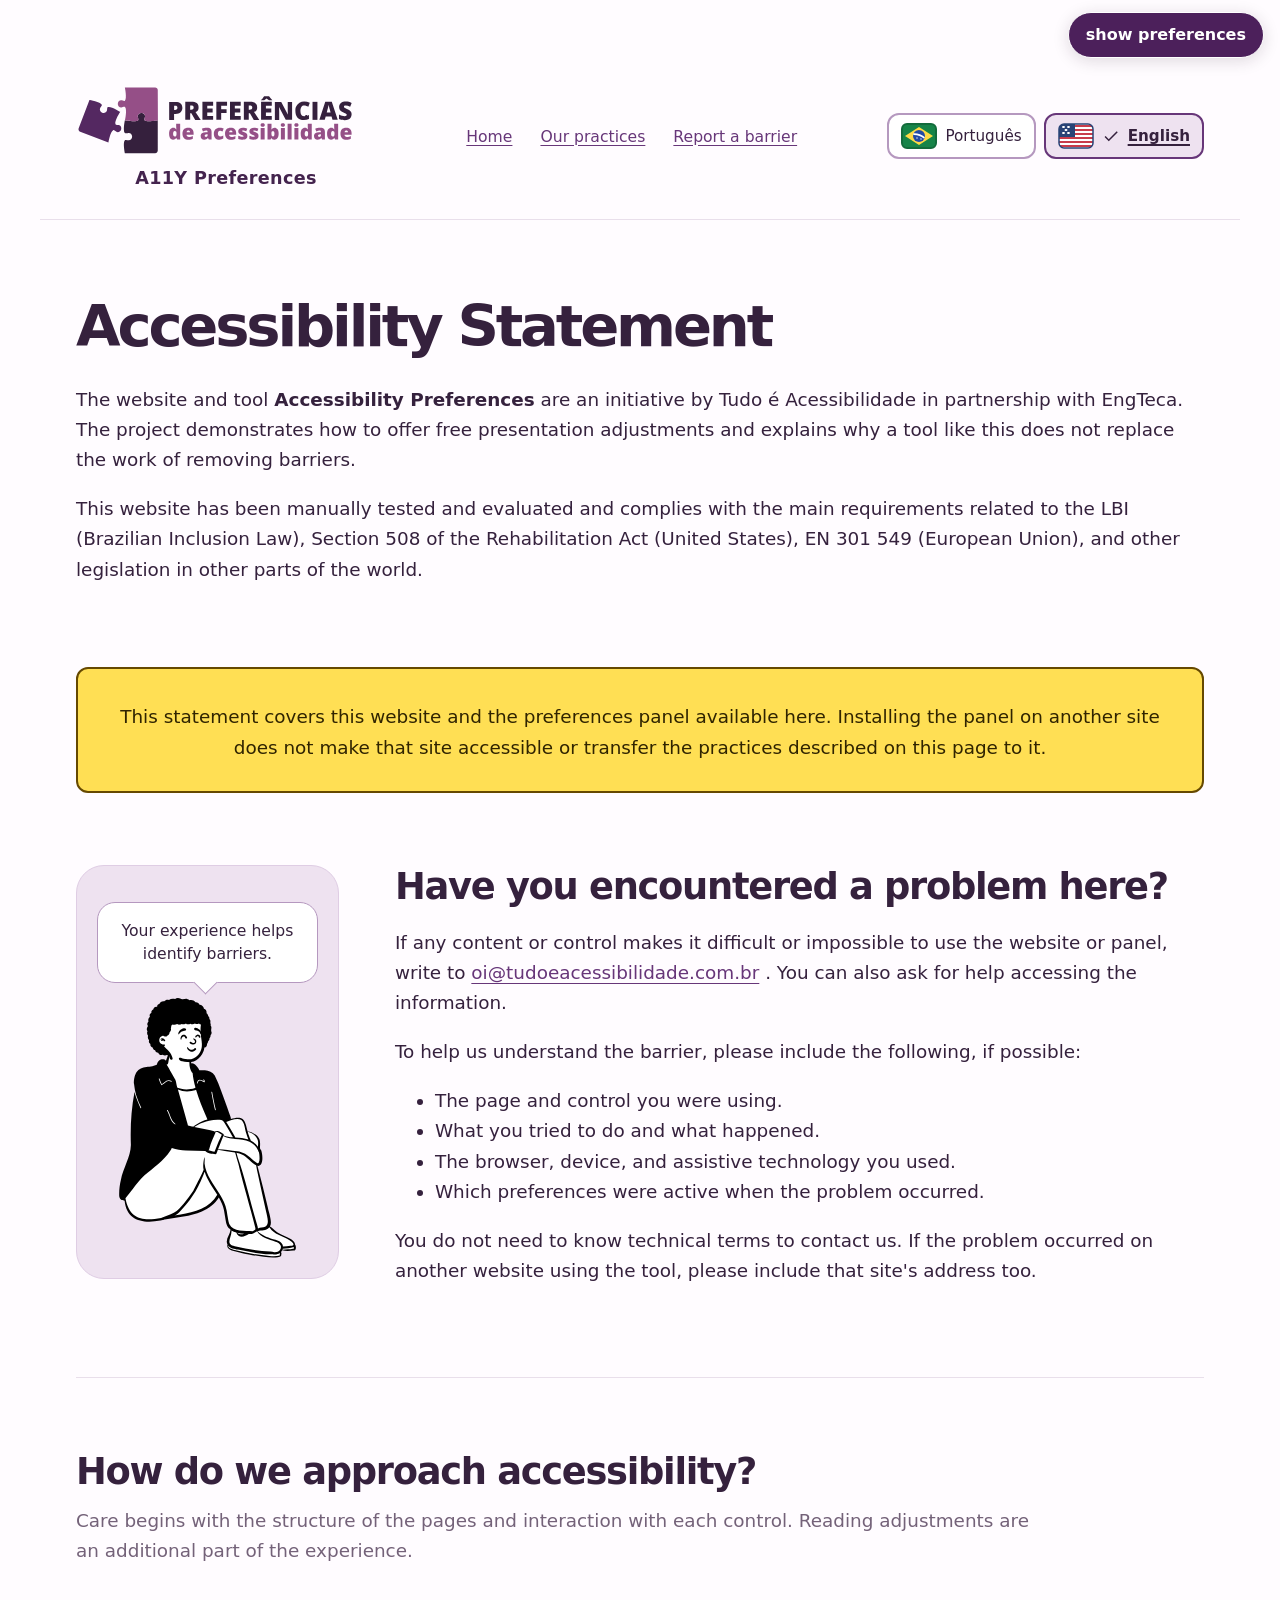
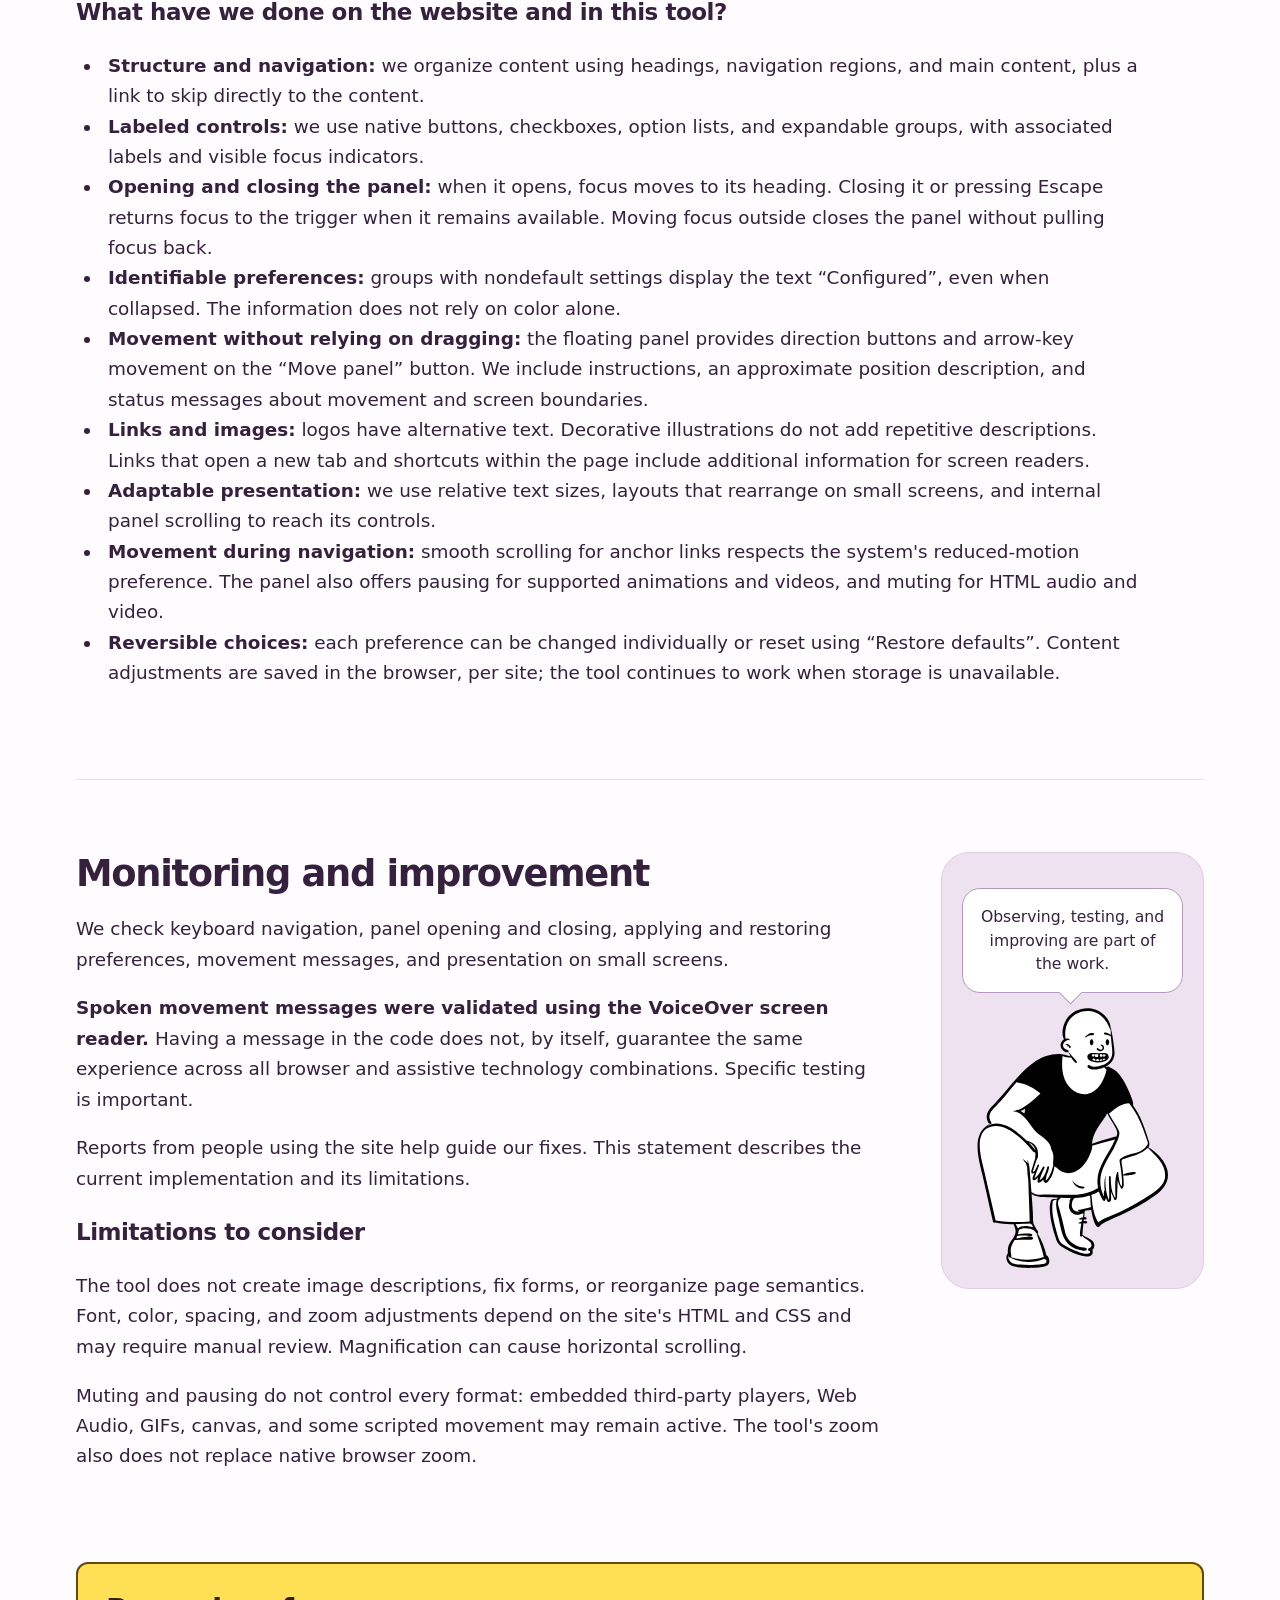
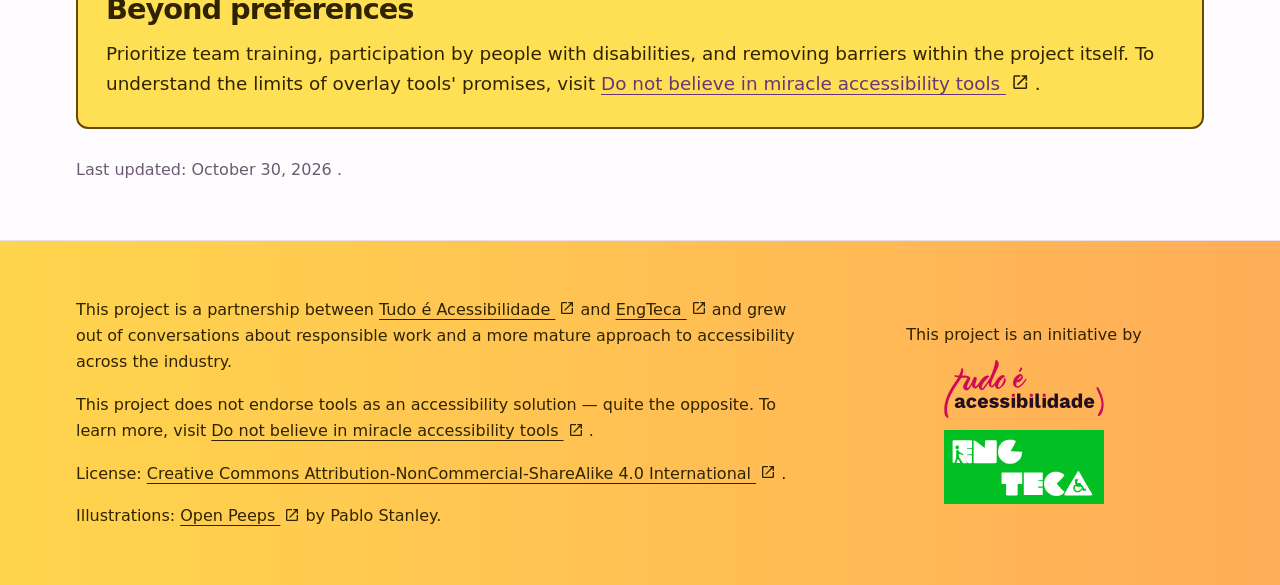
==== accessibility-statement.html @ 5f4634ec "atualização de conteúdos e v. inglês atualização de conteúdos e v. inglês" ====
<!doctype html>
<html lang="en-US">
  <head>
    <meta charset="utf-8" />
    <meta name="viewport" content="width=device-width, initial-scale=1" />
    <title>Accessibility Statement — Accessibility Preferences</title>
    <meta name="description" content="Learn about our commitment, implemented practices, and accessibility limitations of the Accessibility Preferences website and tool." />
    <meta property="og:type" content="website" />
    <meta property="og:locale" content="en_US" />
    <meta property="og:title" content="Accessibility Statement — Accessibility Preferences" />
    <meta property="og:description" content="Learn about our commitment, implemented practices, and accessibility limitations of the Accessibility Preferences website and tool." />
    <meta property="og:image" content="https://preferenciasdeacessibilidade.com/img/prefers-a11y-share.jpg" />
    <meta property="og:image:type" content="image/jpeg" />
    <meta property="og:image:width" content="1200" />
    <meta property="og:image:height" content="630" />
    <meta property="og:image:alt" content="Accessibility preferences: a tool to adjust content preferences. Overlays do not remove accessibility barriers." />
    <meta name="twitter:card" content="summary_large_image" />
    <meta name="twitter:title" content="Accessibility Statement — Accessibility Preferences" />
    <meta name="twitter:description" content="Learn about our commitment, implemented practices, and accessibility limitations of the Accessibility Preferences website and tool." />
    <meta name="twitter:image" content="https://preferenciasdeacessibilidade.com/img/prefers-a11y-share.jpg" />
    <meta name="twitter:image:alt" content="Accessibility preferences: a tool to adjust content preferences. Overlays do not remove accessibility barriers." />
    <link rel="icon" href="img/favicon/favicon.ico" sizes="any" />
    <link rel="icon" type="image/png" sizes="32x32" href="img/favicon/favicon-32x32.png" />
    <link rel="icon" type="image/png" sizes="16x16" href="img/favicon/favicon-16x16.png" />
    <link rel="apple-touch-icon" sizes="180x180" href="img/favicon/apple-touch-icon.png" />
    <link rel="manifest" href="img/favicon/site.webmanifest" />
    <link rel="canonical" href="https://preferenciasdeacessibilidade.com/accessibility-statement.html" />
    <meta property="og:url" content="https://preferenciasdeacessibilidade.com/accessibility-statement.html" />
    <link rel="alternate" hreflang="pt-BR" href="https://preferenciasdeacessibilidade.com/declaracao-acessibilidade.html" />
    <link rel="alternate" hreflang="en-US" href="https://preferenciasdeacessibilidade.com/accessibility-statement.html" />
    <link rel="alternate" hreflang="x-default" href="https://preferenciasdeacessibilidade.com/declaracao-acessibilidade.html" />
    <link rel="stylesheet" href="css/demo.css" />
    <link rel="stylesheet" href="css/declaracao.css" />
    <script async src="https://www.googletagmanager.com/gtag/js?id=G-C42TWWLW29"></script>
    <script src="js/analytics.js" defer></script>
    <script src="js/language.js" defer></script>
    <script src="js/preferencias.js?v=1.10.0" defer></script>
  </head>
  <body class="declaration-page">
    <a class="skip" href="#conteudo">
      Skip to content
      <span class="sr-only">on this page</span>
    </a>
    <header class="site-header">
      <a class="brand" href="index-en.html">
        <img src="img/logo-prefs-a11y.svg" width="280" height="76" alt="Accessibility preferences — home page" />
        <span class="brand-translation">A11Y Preferences</span>
      </a>
      <nav aria-label="Main navigation">
        <a href="index-en.html">Home</a>
        <a href="#praticas">
          Our practices
          <span class="sr-only">on this page</span>
        </a>
        <a href="#contato">
          Report a barrier
          <span class="sr-only">on this page</span>
        </a>
      </nav>
      <nav class="language-switcher" aria-label="Language">
        <a href="declaracao-acessibilidade.html?lang=pt-BR" data-language="pt-BR" lang="pt-BR" hreflang="pt-BR">
          <img src="img/flag-br.svg" width="36" height="26" alt="" aria-hidden="true" />
          <svg class="language-check" xmlns="http://www.w3.org/2000/svg" viewBox="0 0 24 24" width="18" height="18" aria-hidden="true" focusable="false"><path d="M9 16.17 4.83 12l-1.42 1.41L9 19 21 7l-1.41-1.41z" /></svg>
          <span>Português</span>
        </a>
        <a href="accessibility-statement.html?lang=en-US" data-language="en-US" lang="en-US" hreflang="en-US" aria-current="true">
          <img src="img/flag-us.svg" width="36" height="26" alt="" aria-hidden="true" />
          <svg class="language-check" xmlns="http://www.w3.org/2000/svg" viewBox="0 0 24 24" width="18" height="18" aria-hidden="true" focusable="false"><path d="M9 16.17 4.83 12l-1.42 1.41L9 19 21 7l-1.41-1.41z" /></svg>
          <span>English</span>
        </a>
      </nav>
    </header>
    <main id="conteudo" tabindex="-1">
      <section class="hero declaration-hero" aria-labelledby="titulo">
        <div class="hero-copy">
          <h1 id="titulo">Accessibility Statement</h1>
          <p>
            The website and tool
            <strong>Accessibility Preferences</strong>
            are an initiative by Tudo é Acessibilidade in partnership with EngTeca. The project demonstrates how to offer free presentation adjustments and explains why a tool like this does not replace the work of removing barriers.
          </p>
          <p>This website has been manually tested and evaluated and complies with the main requirements related to the LBI (Brazilian Inclusion Law), Section 508 of the Rehabilitation Act (United States), EN 301 549 (European Union), and other legislation in other parts of the world.</p>
        </div>
      </section>
      <aside class="notice declaration-commitment" aria-label="Scope of this statement">
        <p>This statement covers this website and the preferences panel available here. Installing the panel on another site does not make that site accessible or transfer the practices described on this page to it.</p>
      </aside>
      <section id="contato" class="section declaration-support" aria-labelledby="contato-titulo">
        <div class="declaration-portrait" aria-hidden="true">
          <p class="speech">Your experience helps identify barriers.</p>
          <img src="img/peep-1.svg" alt="" width="346" height="510" loading="lazy" />
        </div>
        <div>
          <h2 id="contato-titulo">Have you encountered a problem here?</h2>
          <p>
            If any content or control makes it difficult or impossible to use the website or panel, write to
            <a href="mailto:oi@tudoeacessibilidade.com.br">oi@tudoeacessibilidade.com.br</a>
            . You can also ask for help accessing the information.
          </p>
          <p>To help us understand the barrier, please include the following, if possible:</p>
          <ul>
            <li>The page and control you were using.</li>
            <li>What you tried to do and what happened.</li>
            <li>The browser, device, and assistive technology you used.</li>
            <li>Which preferences were active when the problem occurred.</li>
          </ul>
          <p>You do not need to know technical terms to contact us. If the problem occurred on another website using the tool, please include that site's address too.</p>
        </div>
      </section>
      <section id="praticas" class="section" aria-labelledby="praticas-titulo">
        <div class="section-heading">
          <h2 id="praticas-titulo">How do we approach accessibility?</h2>
          <p>Care begins with the structure of the pages and interaction with each control. Reading adjustments are an additional part of the experience.</p>
        </div>
        <h3>What have we done on the website and in this tool?</h3>
        <ul class="declaration-practices">
          <li>
            <strong>Structure and navigation:</strong>
            we organize content using headings, navigation regions, and main content, plus a link to skip directly to the content.
          </li>
          <li>
            <strong>Labeled controls:</strong>
            we use native buttons, checkboxes, option lists, and expandable groups, with associated labels and visible focus indicators.
          </li>
          <li>
            <strong>Opening and closing the panel:</strong>
            when it opens, focus moves to its heading. Closing it or pressing Escape returns focus to the trigger when it remains available. Moving focus outside closes the panel without pulling focus back.
          </li>
          <li>
            <strong>Identifiable preferences:</strong>
            groups with nondefault settings display the text “Configured”, even when collapsed. The information does not rely on color alone.
          </li>
          <li>
            <strong>Movement without relying on dragging:</strong>
            the floating panel provides direction buttons and arrow-key movement on the “Move panel” button. We include instructions, an approximate position description, and status messages about movement and screen boundaries.
          </li>
          <li>
            <strong>Links and images:</strong>
            logos have alternative text. Decorative illustrations do not add repetitive descriptions. Links that open a new tab and shortcuts within the page include additional information for screen readers.
          </li>
          <li>
            <strong>Adaptable presentation:</strong>
            we use relative text sizes, layouts that rearrange on small screens, and internal panel scrolling to reach its controls.
          </li>
          <li>
            <strong>Movement during navigation:</strong>
            smooth scrolling for anchor links respects the system's reduced-motion preference. The panel also offers pausing for supported animations and videos, and muting for HTML audio and video.
          </li>
          <li>
            <strong>Reversible choices:</strong>
            each preference can be changed individually or reset using “Restore defaults”. Content adjustments are saved in the browser, per site; the tool continues to work when storage is unavailable.
          </li>
        </ul>
      </section>
      <section class="section declaration-followup" aria-labelledby="acompanhamento-titulo">
        <div>
          <h2 id="acompanhamento-titulo">Monitoring and improvement</h2>
          <p>We check keyboard navigation, panel opening and closing, applying and restoring preferences, movement messages, and presentation on small screens.</p>
          <p>
            <strong>Spoken movement messages were validated using the VoiceOver screen reader.</strong>
            Having a message in the code does not, by itself, guarantee the same experience across all browser and assistive technology combinations. Specific testing is important.
          </p>
          <p>Reports from people using the site help guide our fixes. This statement describes the current implementation and its limitations.</p>
          <h3>Limitations to consider</h3>
          <p>The tool does not create image descriptions, fix forms, or reorganize page semantics. Font, color, spacing, and zoom adjustments depend on the site's HTML and CSS and may require manual review. Magnification can cause horizontal scrolling.</p>
          <p>Muting and pausing do not control every format: embedded third-party players, Web Audio, GIFs, canvas, and some scripted movement may remain active. The tool's zoom also does not replace native browser zoom.</p>
        </div>
        <div class="declaration-portrait" aria-hidden="true">
          <p class="speech">Observing, testing, and improving are part of the work.</p>
          <img src="img/peep-2.svg" alt="" width="340" height="465" loading="lazy" />
        </div>
      </section>
      <section class="notice declaration-beyond" aria-labelledby="alem-titulo">
        <h2 id="alem-titulo">Beyond preferences</h2>
        <p>
          Prioritize team training, participation by people with disabilities, and removing barriers within the project itself. To understand the limits of overlay tools' promises, visit
          <a href="https://naoacrediteemferramentasmilagrosas.com" target="_blank" rel="noopener noreferrer">
            Do not believe in miracle accessibility tools
            <span class="sr-only">(opens in a new tab)</span>
          </a>
          <svg class="external-icon" xmlns="http://www.w3.org/2000/svg" viewBox="0 0 24 24" aria-hidden="true" focusable="false"><path d="M19 19H5V5h7V3H5c-1.11 0-2 .9-2 2v14a2 2 0 0 0 2 2h14a2 2 0 0 0 2-2v-7h-2v7zM14 3v2h3.59l-9.83 9.83 1.41 1.41L19 6.41V10h2V3h-7z" /></svg>
          .
        </p>
      </section>
      <p class="declaration-updated">
        Last updated:
        <time datetime="2026-10-30">October 30, 2026</time>
        .
      </p>
    </main>
    <footer class="site-footer">
      <div class="footer-inner">
        <div class="footer-copy">
          <p>
            This project is a partnership between
            <a href="https://tudoeacessibilidade.com.br/" target="_blank" rel="noopener noreferrer">
              Tudo é Acessibilidade
              <span class="sr-only">(opens in a new tab)</span>
            </a>
            <svg class="external-icon" xmlns="http://www.w3.org/2000/svg" viewBox="0 0 24 24" aria-hidden="true" focusable="false"><path d="M19 19H5V5h7V3H5c-1.11 0-2 .9-2 2v14a2 2 0 0 0 2 2h14a2 2 0 0 0 2-2v-7h-2v7zM14 3v2h3.59l-9.83 9.83 1.41 1.41L19 6.41V10h2V3h-7z" /></svg>
            and
            <a href="https://engteca.com.br/" target="_blank" rel="noopener noreferrer">
              EngTeca
              <span class="sr-only">(opens in a new tab)</span>
            </a>
            <svg class="external-icon" xmlns="http://www.w3.org/2000/svg" viewBox="0 0 24 24" aria-hidden="true" focusable="false"><path d="M19 19H5V5h7V3H5c-1.11 0-2 .9-2 2v14a2 2 0 0 0 2 2h14a2 2 0 0 0 2-2v-7h-2v7zM14 3v2h3.59l-9.83 9.83 1.41 1.41L19 6.41V10h2V3h-7z" /></svg>
            and grew out of conversations about responsible work and a more mature approach to accessibility across the industry.
          </p>
          <p>
            This project does not endorse tools as an accessibility solution — quite the opposite. To learn more, visit
            <a href="https://naoacrediteemferramentasmilagrosas.com" target="_blank" rel="noopener noreferrer">
              Do not believe in miracle accessibility tools
              <span class="sr-only">(opens in a new tab)</span>
            </a>
            <svg class="external-icon" xmlns="http://www.w3.org/2000/svg" viewBox="0 0 24 24" aria-hidden="true" focusable="false"><path d="M19 19H5V5h7V3H5c-1.11 0-2 .9-2 2v14a2 2 0 0 0 2 2h14a2 2 0 0 0 2-2v-7h-2v7zM14 3v2h3.59l-9.83 9.83 1.41 1.41L19 6.41V10h2V3h-7z" /></svg>
            .
          </p>
          <p>
            License:
            <a href="https://creativecommons.org/licenses/by-nc-sa/4.0/deed.en" target="_blank" rel="license noopener noreferrer">
              Creative Commons Attribution-NonCommercial-ShareAlike 4.0 International
              <span class="sr-only">(opens in a new tab)</span>
            </a>
            <svg class="external-icon" xmlns="http://www.w3.org/2000/svg" viewBox="0 0 24 24" aria-hidden="true" focusable="false"><path d="M19 19H5V5h7V3H5c-1.11 0-2 .9-2 2v14a2 2 0 0 0 2 2h14a2 2 0 0 0 2-2v-7h-2v7zM14 3v2h3.59l-9.83 9.83 1.41 1.41L19 6.41V10h2V3h-7z" /></svg>
            .
          </p>
          <p>
            Illustrations:
            <a href="https://www.openpeeps.com/" target="_blank" rel="noopener noreferrer">
              Open Peeps
              <span class="sr-only">(opens in a new tab)</span>
            </a>
            <svg class="external-icon" xmlns="http://www.w3.org/2000/svg" viewBox="0 0 24 24" aria-hidden="true" focusable="false"><path d="M19 19H5V5h7V3H5c-1.11 0-2 .9-2 2v14a2 2 0 0 0 2 2h14a2 2 0 0 0 2-2v-7h-2v7zM14 3v2h3.59l-9.83 9.83 1.41 1.41L19 6.41V10h2V3h-7z" /></svg>
            by Pablo Stanley.
          </p>
        </div>
        <div class="footer-partners">
          <p>This project is an initiative by</p>
          <div class="partner-logos">
            <div class="partner-logo">
              <a href="https://tudoeacessibilidade.com.br/" target="_blank" rel="noopener noreferrer">
                <img src="img/logo-tudo-e-acessibilidade.svg" alt="Tudo é Acessibilidade" width="160" height="100" />

                <span class="sr-only">(opens in a new tab)</span>
              </a>
            </div>
            <div class="partner-logo">
              <a href="https://engteca.com.br/" target="_blank" rel="noopener noreferrer">
                <img src="img/logo-engteca.svg" alt="EngTeca" width="389" height="181" />

                <span class="sr-only">(opens in a new tab)</span>
              </a>
            </div>
          </div>
        </div>
      </div>
    </footer>
  </body>
</html>
---- css/demo.css ----
* {
  box-sizing: border-box;
}
:root {
  color-scheme: light;
  font-family:
    system-ui,
    -apple-system,
    sans-serif;
  color: #35213d;
  background: #fffcff;
  line-height: 1.65;
}
body {
  margin: 0;
  font-size: 1.15rem;
  overflow-wrap: anywhere;
}
a {
  color: #673679;
  text-underline-offset: 0.22em;
}
button,
input,
select {
  font: inherit;
}
:focus-visible {
  outline: 3px solid #a32b74;
  outline-offset: 5px;
}
.sr-only {
  position: absolute;
  width: 1px;
  height: 1px;
  overflow: hidden;
  clip-path: inset(50%);
  white-space: nowrap;
}
.skip {
  position: fixed;
  top: -100px;
  left: 16px;
  z-index: 2147483100;
  background: #fff;
  padding: 12px;
}
.skip:focus {
  top: 12px;
}
.site-header {
  max-width: 1200px;
  margin: auto;
  padding: 82px 36px 28px;
  display: flex;
  justify-content: space-between;
  gap: 24px;
  align-items: center;
  border-bottom: 1px solid #e9dfeb;
}
.brand {
  display: block;
  font-size: 1.38rem;
  font-weight: 800;
  line-height: 1.15;
  text-decoration: underline;
  letter-spacing: -0.04em;
  color: #44234e;
}
.brand span {
  display: block;
  color: #a13f78;
}
nav {
  display: flex;
  gap: 28px;
  flex-wrap: wrap;
  font-size: 0.977rem;
}
nav a {
  text-decoration: underline;
}
main {
  max-width: 1200px;
  padding: 0 36px;
  margin: auto;
}
.hero {
  display: grid;
  grid-template-columns: 1.3fr 1fr;
  gap: 76px;
  align-items: center;
  padding: 76px 0 64px;
}
.eyebrow {
  font-size: 0.9rem;
  font-weight: 750;
  letter-spacing: 0.13em;
  color: #81558b;
  margin: 0 0 18px;
}
h1 {
  font-size: clamp(2.875rem, 5.75vw, 5.06rem);
  line-height: 1.09;
  letter-spacing: -0.055em;
  margin: 0 0 26px;
  font-weight: 750;
}
h1 em {
  color: #954f87;
  font-style: normal;
}
.lead {
  font-size: 1.265rem;
  max-width: 31em;
  color: #6c5b70;
  margin-bottom: 28px;
}
.button {
  display: inline-flex;
  gap: 28px;
  background: #542862;
  color: #fff;
  border-radius: 8px;
  padding: 13px 20px;
  font-weight: 600;
  font-size: 1.035rem;
  text-decoration: none;
}
.hero-caption {
  font-size: 0.9rem;
  color: #746279;
  margin-top: 18px;
}
.type-art {
  background: #eee2f0;
  border-radius: 100px 16px 16px 16px;
  padding: 32px;
  min-width: 0;
  text-align: center;
  color: #55285f;
  border: 1px solid #dfcde4;
}
.art-tag {
  font-size: 1.2rem;
  letter-spacing: 0.1em;
  font-weight: 700;
}
.art-letters {
  display: block;
  font-family: Georgia, serif;
  font-size: 10.005rem;
  line-height: 1.35;
  letter-spacing: -0.09em;
}
.art-line {
  font-size: 0.977rem;
}
.art-colors {
  display: flex;
  justify-content: center;
  gap: 12px;
  margin: 24px 0;
}
.art-colors span {
  padding: 13px 18px;
  border-radius: 9px;
  background: #fff;
  font-weight: 650;
}
.art-colors span:nth-child(2) {
  color: #fff;
  background: #55285f;
}
.art-colors span:nth-child(3) {
  color: #4c2045;
  background: #efc8df;
}
.art-footer {
  font-size: 0.9rem;
}
.notice {
  background: #f7edf3;
  border-left: 4px solid #a03e78;
  border-radius: 0 10px 10px 0;
  padding: 22px 28px;
}
.notice strong {
  font-size: 1.15rem;
}
.notice p {
  margin: 5px 0 0;
  font-size: 1.012rem;
  color: #6c5269;
}
.section {
  padding: 72px 0;
  scroll-margin-top: 70px;
}
.section + .section {
  border-top: 1px solid #e9dfeb;
}
.section-heading {
  margin-bottom: 30px;
}
.section-heading .eyebrow {
  margin-bottom: 10px;
}
h2 {
  font-size: 2.3rem;
  line-height: 1.2;
  letter-spacing: -0.035em;
  margin: 0 0 12px;
}
.section-heading > p:last-child {
  color: #746279;
  margin-top: 0;
}
h3 {
  font-size: 1.438rem;
  line-height: 1.35;
  letter-spacing: -0.02em;
}
.demo-grid {
  display: grid;
  grid-template-columns: 1.5fr 1fr;
  gap: 26px;
}
.reading-card,
.form-card {
  padding: 30px;
  border: 1px solid #e6dbe9;
  border-radius: 12px;
}
.reading-card h3,
.form-card h3 {
  margin-top: 0;
}
.reading-card p,
.form-card p {
  font-size: 1.069rem;
}
blockquote {
  margin: 24px 0;
  padding: 12px 0 12px 20px;
  border-left: 3px solid #bd8ab5;
  color: #79466e;
  font-size: 1.265rem;
}
.form-card {
  background: #f8f4fa;
}
.form-card label {
  display: block;
  font-size: 0.92rem;
  font-weight: 600;
  margin: 18px 0 6px;
}
.form-card input:not([type="checkbox"]),
.form-card select {
  width: 100%;
  min-width: 0;
  min-height: 46px;
  padding: 10px;
  border: 1px solid #aa92b2;
  border-radius: 6px;
  background: #fff;
  color: #35213d;
  font-size: 0.977rem;
}
.form-card .check {
  display: flex;
  gap: 10px;
  align-items: center;
  min-height: 44px;
}
.steps {
  padding-left: 24px;
}
.steps li {
  padding: 0 0 22px 12px;
}
.steps li::marker {
  color: #914c87;
  font-weight: 750;
}
.steps p {
  margin: 7px 0;
  color: #6c5b70;
}
pre {
  background: #37213f;
  color: #f4d9ef;
  padding: 24px;
  border-radius: 10px;
  overflow: auto;
  font-size: 0.977rem;
}
code {
  overflow-wrap: anywhere;
}
.limits-intro {
  margin: 0 0 24px;
  color: #913568;
  font-size: 1.4rem;
  line-height: 1.4;
}
.limits-grid {
  display: grid;
  grid-template-columns: repeat(6, minmax(0, 1fr));
  gap: 24px;
}
.limits-card {
  grid-column: span 2;
  min-width: 0;
  padding: 24px;
  border: 2px dashed #81558b;
  border-radius: 12px;
  background: #f8f4fa;
}
.limits-card-wide {
  grid-column: span 3;
}
.limits-grid h3 {
  margin: 0 0 18px;
  font-size: 1.4rem;
  line-height: 1.4;
}
.limits-card p {
  margin: 0;
}
.limits-card ul {
  margin: 16px 0 0;
  padding-left: 1.5em;
}
.limits-card li + li {
  margin-top: 12px;
}
.limits-conclusion {
  margin: 32px 0 16px;
  font-size: 1.265rem;
}
.limits-grid p,
.limits-card ul,
.reference {
  font-size: 1.15rem;
  color: #6c5b70;
}
.reference {
  margin: 30px 0 0;
}
.site-footer {
  border-top: 1px solid #e9dfeb;
  max-width: 1200px;
  margin: auto;
  padding: 32px 36px;
  display: flex;
  align-items: center;
  justify-content: space-between;
  gap: 24px;
  font-size: 1rem;
}
@media (max-width: 800px) {
  .hero {
    gap: 28px;
    grid-template-columns: 1fr;
    padding-top: 48px;
  }
  .type-art {
    max-width: 430px;
    width: 100%;
    justify-self: center;
  }
  .demo-grid,
  .limits-grid {
    grid-template-columns: 1fr;
  }
  .limits-card {
    grid-column: 1 / -1;
  }
  .site-header {
    align-items: flex-start;
    flex-direction: column;
  }
  .site-footer {
    flex-wrap: wrap;
  }
}
@media (max-width: 420px) {
  main {
    padding: 0 20px;
  }
  .site-header,
  .site-footer {
    padding-left: 20px;
    padding-right: 20px;
  }
  nav {
    gap: 16px;
  }
  .reading-card,
  .form-card {
    padding: 20px;
  }
  .section {
    padding: 48px 0;
  }
  .type-art {
    padding: 24px;
  }
  .art-colors {
    gap: 6px;
  }
  .art-colors span {
    padding: 10px 13px;
  }
}

.brand img {
  display: block;
  width: min(280px, 100%);
  height: auto;
}
.type-art {
  border-radius: 28px;
  padding: 28px 20px 16px;
}
.art-tag {
  font-size: 1.2rem;
}
.conversation {
  display: grid;
  grid-template-columns: 1fr 1fr;
  gap: 14px;
}
.person {
  min-width: 0;
}
.person img {
  display: block;
  width: 100%;
  height: 220px;
  object-fit: contain;
}
.speech {
  position: relative;
  padding: 16px 12px;
  border: 1px solid #b598bf;
  border-radius: 18px;
  background: #fff;
  font-size: 0.977rem;
  line-height: 1.5;
}
.speech::after {
  content: "";
  position: absolute;
  bottom: -9px;
  left: 45%;
  width: 16px;
  height: 16px;
  background: #fff;
  border-right: 1px solid #b598bf;
  border-bottom: 1px solid #b598bf;
  transform: rotate(45deg);
}
.notice {
  background: #ffdf54;
  border: 2px solid #664900;
  border-radius: 12px;
  padding: 28px;
  color: #302400;
}
.notice p {
  color: inherit;
  font-size: 1.15rem;
}
.experiment-box {
  background: #fafffd;
  border: 2px dashed #81558b;
  border-radius: 16px;
  margin: 64px 0;
  padding: 32px;
}
.external-icon {
  display: inline-block;
  width: 1em;
  height: 1em;
  margin-left: 0.25em;
  vertical-align: -0.1em;
  fill: currentColor;
  flex-shrink: 0;
}
.site-footer {
  max-width: none;
  margin: 0;
  padding: 40px 36px;
  display: block;
  background: linear-gradient(
    90deg,
    rgb(255, 213, 77) 0%,
    rgb(255, 173, 89) 100%
  );
  color: #302400;
  font-size: 1rem;
}
.footer-inner {
  max-width: 1128px;
  margin: auto;
  display: grid;
  grid-template-columns: 2fr 1fr;
  gap: 48px;
  align-items: center;
}
.site-footer a {
  color: inherit;
}
.footer-partners {
  text-align: center;
}
.partner-logos {
  display: flex;
  flex-direction: column;
  gap: 12px;
  justify-content: center;
  align-items: center;
  flex-wrap: wrap;
}
.partner-logos img {
  display: block;
  width: 160px;
  height: auto;
  object-fit: contain;
}
@media (max-width: 800px) {
  .footer-inner {
    grid-template-columns: 1fr;
    gap: 24px;
  }
}
@media (max-width: 420px) {
  .experiment-box {
    padding: 18px;
    margin: 40px 0;
  }
  .conversation {
    gap: 8px;
  }
  .speech {
    padding: 12px 8px;
  }
  .person img {
    height: 180px;
  }
  .site-footer {
    padding: 28px 20px;
  }
}

html {
  scroll-behavior: smooth;
}
@media (prefers-reduced-motion: reduce) {
  html {
    scroll-behavior: auto;
  }
}
.form-card .check {
  margin: 0;
}
.form-card select + .check {
  margin-top: 12px;
}
.partner-logo {
  display: flex;
  align-items: center;
  gap: 6px;
}

.external-icon {
  cursor: default;
}

/* Link and button interaction states. */
a:hover,
a:focus-visible {
  color: #321b37;
  text-decoration-thickness: 0.12em;
}
.site-footer a:hover,
.site-footer a:focus-visible {
  color: #321b37;
}
.button:hover,
.button:focus-visible {
  background-color: #321b37;
  color: #fff;
}
.button:hover {
  text-decoration: underline;
}

.footer-copy {
  min-width: 0;
}

.footer-partners > p {
  margin: 0 0 12px;
}
.installation-notice p {
  margin: 0;
}

/* Decorative assembly of the logo pieces; the wordmark stays still. */
.brand-logo {
  display: block;
  width: min(280px, 100%);
  height: auto;
}
.brand-primary {
  fill: #542861;
}
.brand-accent {
  fill: #954f87;
}
.brand-ink {
  fill: #35203d;
}
.brand-piece {
  transition: transform 420ms cubic-bezier(0.22, 1, 0.36, 1);
}
.brand-piece-1 {
  transform-origin: 51px 78px;
  transform: translate(-17px, -20px) rotate(21deg);
}
.brand-piece-2,
.brand-piece-3 {
  transform: translateX(-5px);
}
@media (hover: hover) and (pointer: fine) {
  .brand:hover .brand-piece {
    transform: none;
  }
}
@media (prefers-reduced-motion: reduce) {
  .brand-piece {
    transition: none;
    transform: none;
  }
}

.resources-grid {
  display: grid;
  grid-template-columns: minmax(0, 3fr) minmax(0, 2fr);
  gap: 32px;
  align-items: start;
}
.resources-table {
  width: 100%;
  table-layout: fixed;
  border-collapse: collapse;
  font-size: 1rem;
}
.resources-table th,
.resources-table td {
  border: 1px solid #b598bf;
  padding: 14px;
  text-align: left;
  vertical-align: top;
}
.resources-table thead th {
  background: #eee2f0;
}
.resources-table th:first-child {
  width: 36%;
}
.resources-table tbody th {
  background: #f8f4fa;
}
.resources-functions {
  min-width: 0;
}
.resources-functions h3 {
  margin-top: 0;
}
.resources-functions ul {
  margin: 0;
  padding-left: 1.5em;
}
.resources-functions li + li {
  margin-top: 16px;
}
@media (max-width: 800px) {
  .resources-grid {
    grid-template-columns: minmax(0, 1fr);
  }
}
@media (max-width: 420px) {
  .resources-table th,
  .resources-table td {
    padding: 8px;
  }
}

.site-header {
  flex-wrap: wrap;
}
.language-switcher {
  display: flex;
  flex-wrap: wrap;
  gap: 8px;
}
.language-switcher a {
  display: inline-flex;
  align-items: center;
  justify-content: center;
  gap: 8px;
  min-height: 44px;
  padding: 8px 12px;
  border: 2px solid #b598bf;
  border-radius: 12px;
  background: #fff;
  color: #35213d;
  font-size: 0.95rem;
  text-decoration: none;
}
.language-switcher a[aria-current="true"] {
  border-color: #673679;
  background: #eee2f0;
  font-weight: 700;
  text-decoration: underline;
  text-decoration-thickness: 2px;
}
.language-switcher a:hover {
  background: #f8f4fa;
}
.language-switcher a:focus-visible {
  outline: 3px solid #35213d;
  outline-offset: 3px;
}
.language-switcher img {
  display: block;
  flex-shrink: 0;
}
@media (max-width: 420px) {
  .language-switcher a {
    padding: 6px 8px;
  }
}

.language-check {
  display: none;
  flex-shrink: 0;
  fill: currentColor;
}
.language-switcher a[aria-current="true"] .language-check {
  display: block;
}
@media (max-width: 420px) {
  .language-switcher a {
    gap: 4px;
    padding: 6px;
  }
  .language-switcher img {
    width: 28px;
    height: auto;
  }
}

html[lang="en-US"] .brand {
  text-decoration: none;
}
.brand .brand-translation {
  display: block;
  margin-top: 8px;
  color: #44234e;
  font-size: 1.1rem;
  font-weight: 600;
  line-height: 1.4;
  letter-spacing: 0.02em;
  text-align: center;
}
---- css/declaracao.css ----
/* Página de declaração: compartilha a identidade visual da demonstração. */
.declaration-hero {
  grid-template-columns: minmax(0, 1fr);
}
.declaration-commitment {
  text-align: center;
}
.declaration-hero h1 {
  font-size: clamp(2.5rem, 4.5vw, 4rem);
}
.declaration-page .section-heading {
  max-width: 52em;
}
.declaration-support,
.declaration-followup {
  display: grid;
  grid-template-columns: minmax(180px, 0.65fr) minmax(0, 2fr);
  gap: 56px;
  align-items: start;
}
.declaration-followup {
  grid-template-columns: minmax(0, 2fr) minmax(180px, 0.65fr);
}
.declaration-portrait {
  text-align: center;
  padding: 20px;
  background: #eee2f0;
  border: 1px solid #dfcde4;
  border-radius: 28px;
}
.declaration-portrait img {
  display: block;
  width: 100%;
  height: 260px;
  object-fit: contain;
}
.declaration-page li {
  margin: 0;
}
.declaration-practices {
  padding-left: 26px;
  max-width: 58em;
}
.declaration-practices li {
  padding-left: 6px;
}
.declaration-beyond h2 {
  font-size: 1.8rem;
}
.declaration-updated {
  margin: 28px 0 56px;
  font-size: 1rem;
  color: #6c5b70;
}
.declaration-page [aria-current="page"] {
  font-weight: 700;
}
@media (max-width: 800px) {
  .declaration-hero,
  .declaration-support,
  .declaration-followup {
    grid-template-columns: minmax(0, 1fr);
    gap: 28px;
  }
  .declaration-portrait {
    width: min(100%, 320px);
    justify-self: center;
  }
  .declaration-support .declaration-portrait {
    order: 2;
  }
}
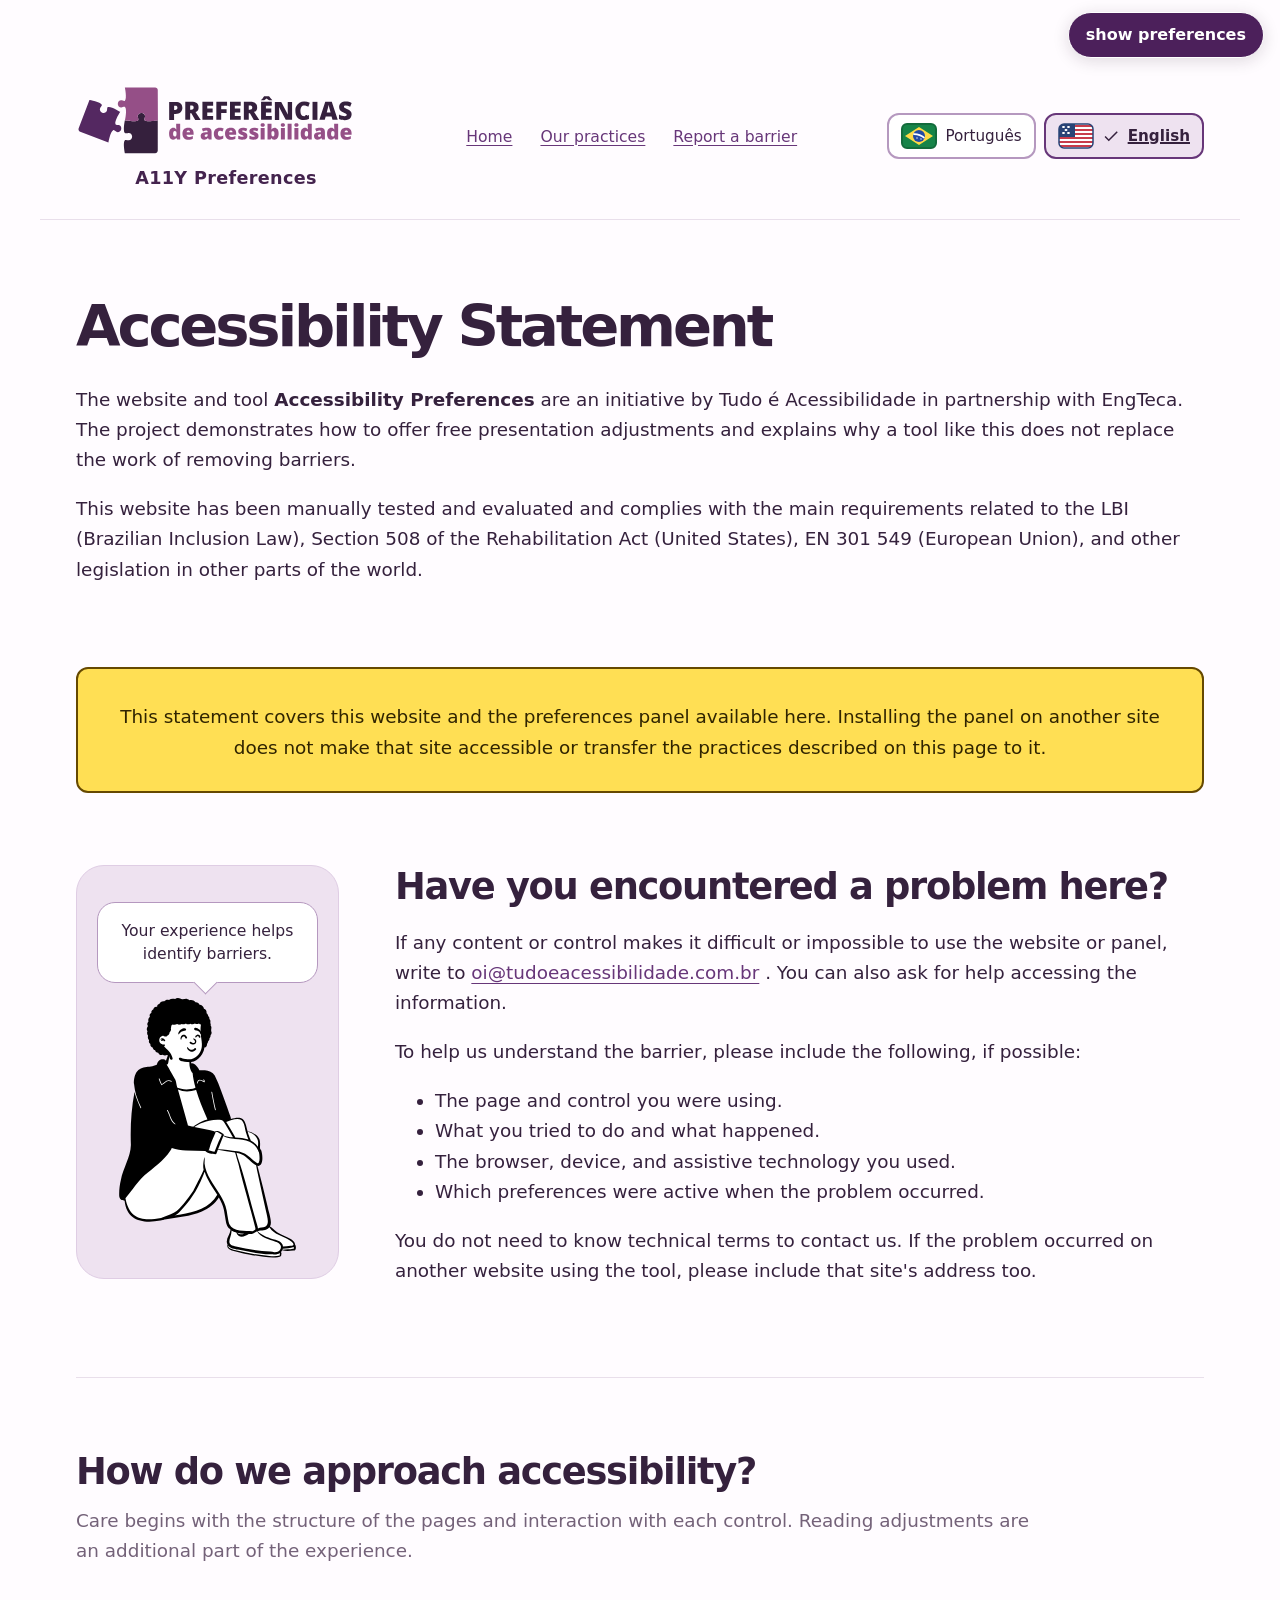
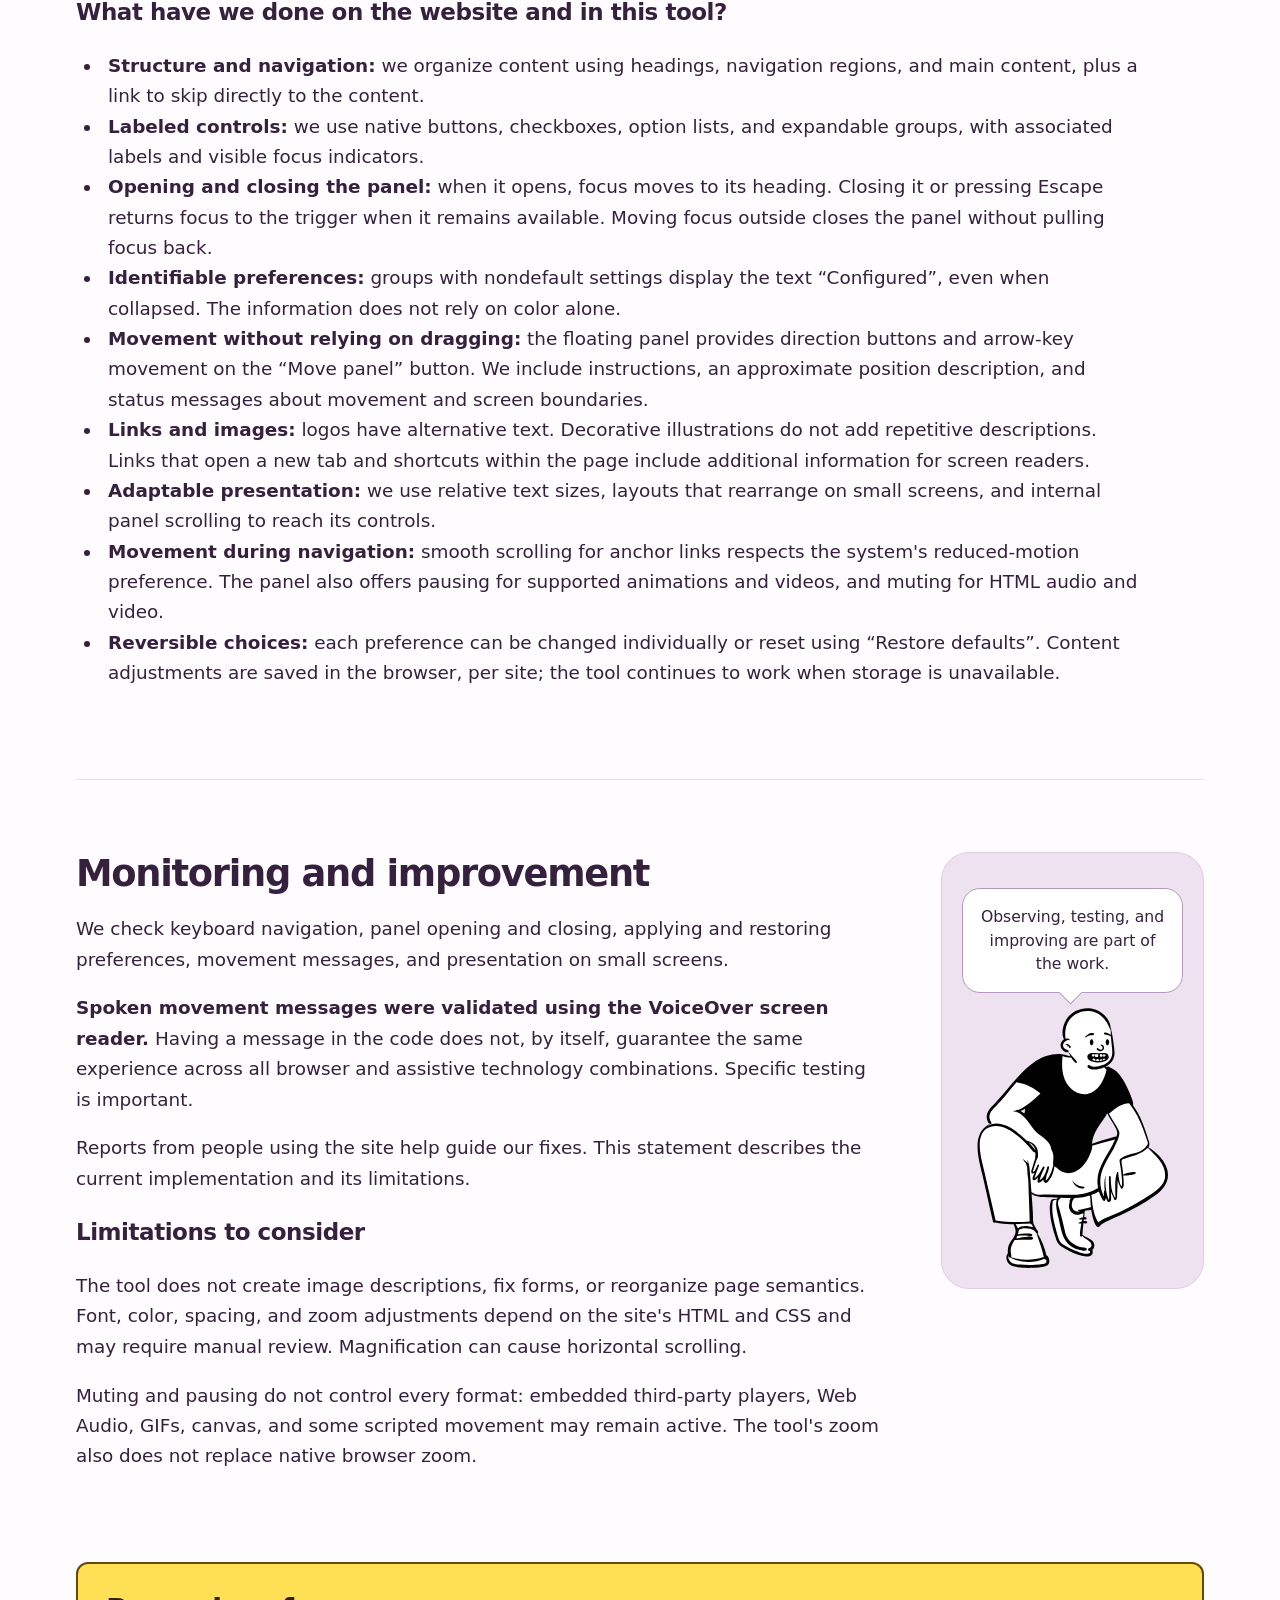
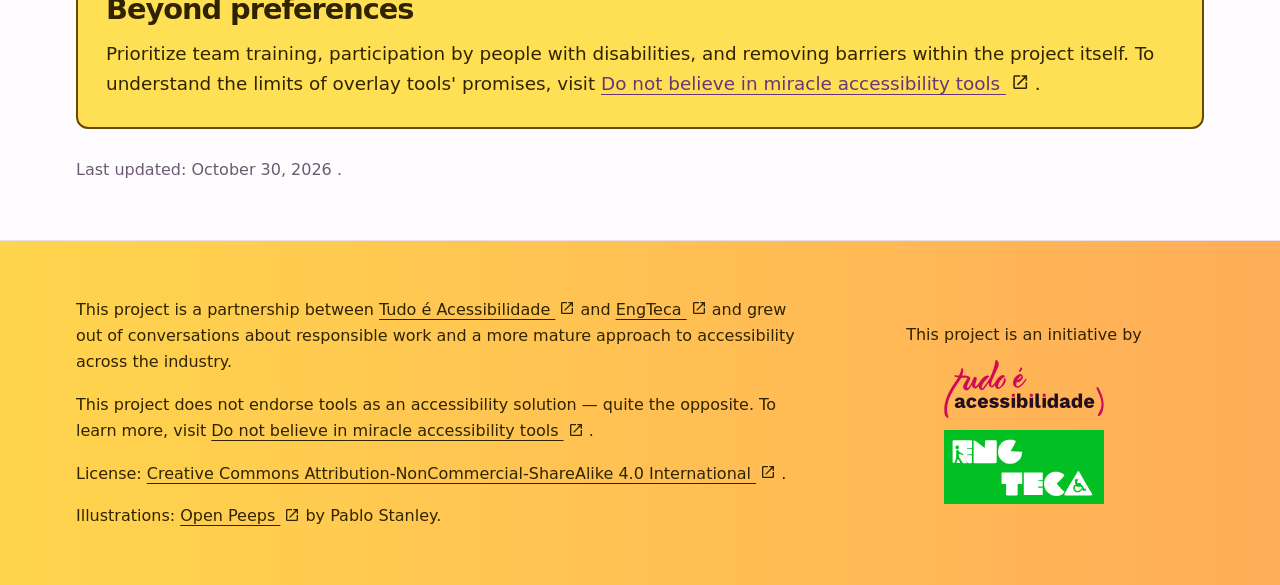
==== commit 2930c123: "ajustes do idioma inglês ajustes do idioma inglês" ====
--- a/accessibility-statement.html
+++ b/accessibility-statement.html
@@ -39,7 +39,7 @@
   <body class="declaration-page">
     <a class="skip" href="#conteudo">
       Skip to content
-      <span class="sr-only">on this page</span>
+      <span class="sr-only">content opens on this same page</span>
     </a>
     <header class="site-header">
       <a class="brand" href="index-en.html">
@@ -50,25 +50,25 @@
         <a href="index-en.html">Home</a>
         <a href="#praticas">
           Our practices
-          <span class="sr-only">on this page</span>
+          <span class="sr-only">content opens on this same page</span>
         </a>
         <a href="#contato">
           Report a barrier
-          <span class="sr-only">on this page</span>
+          <span class="sr-only">content opens on this same page</span>
         </a>
       </nav>
-      <nav class="language-switcher" aria-label="Language">
-        <a href="declaracao-acessibilidade.html?lang=pt-BR" data-language="pt-BR" lang="pt-BR" hreflang="pt-BR">
+      <div role="group" class="language-switcher" aria-label="Language">
+        <button type="button" data-url="declaracao-acessibilidade.html?lang=pt-BR" aria-label="Alterar para português" data-language="pt-BR" lang="pt-BR" aria-pressed="false">
           <img src="img/flag-br.svg" width="36" height="26" alt="" aria-hidden="true" />
           <svg class="language-check" xmlns="http://www.w3.org/2000/svg" viewBox="0 0 24 24" width="18" height="18" aria-hidden="true" focusable="false"><path d="M9 16.17 4.83 12l-1.42 1.41L9 19 21 7l-1.41-1.41z" /></svg>
           <span>Português</span>
-        </a>
-        <a href="accessibility-statement.html?lang=en-US" data-language="en-US" lang="en-US" hreflang="en-US" aria-current="true">
+        </button>
+        <button type="button" data-url="accessibility-statement.html?lang=en-US" aria-label="Switch to English" data-language="en-US" lang="en-US" aria-pressed="true">
           <img src="img/flag-us.svg" width="36" height="26" alt="" aria-hidden="true" />
           <svg class="language-check" xmlns="http://www.w3.org/2000/svg" viewBox="0 0 24 24" width="18" height="18" aria-hidden="true" focusable="false"><path d="M9 16.17 4.83 12l-1.42 1.41L9 19 21 7l-1.41-1.41z" /></svg>
           <span>English</span>
-        </a>
-      </nav>
+        </button>
+      </div>
     </header>
     <main id="conteudo" tabindex="-1">
       <section class="hero declaration-hero" aria-labelledby="titulo">
--- a/css/demo.css
+++ b/css/demo.css
@@ -709,7 +709,7 @@
   flex-wrap: wrap;
   gap: 8px;
 }
-.language-switcher a {
+.language-switcher button {
   display: inline-flex;
   align-items: center;
   justify-content: center;
@@ -720,20 +720,22 @@
   border-radius: 12px;
   background: #fff;
   color: #35213d;
+  font-family: inherit;
   font-size: 0.95rem;
+  cursor: pointer;
   text-decoration: none;
 }
-.language-switcher a[aria-current="true"] {
+.language-switcher button[aria-pressed="true"] {
   border-color: #673679;
   background: #eee2f0;
   font-weight: 700;
   text-decoration: underline;
   text-decoration-thickness: 2px;
 }
-.language-switcher a:hover {
+.language-switcher button:hover {
   background: #f8f4fa;
 }
-.language-switcher a:focus-visible {
+.language-switcher button:focus-visible {
   outline: 3px solid #35213d;
   outline-offset: 3px;
 }
@@ -742,7 +744,7 @@
   flex-shrink: 0;
 }
 @media (max-width: 420px) {
-  .language-switcher a {
+  .language-switcher button {
     padding: 6px 8px;
   }
 }
@@ -752,11 +754,11 @@
   flex-shrink: 0;
   fill: currentColor;
 }
-.language-switcher a[aria-current="true"] .language-check {
+.language-switcher button[aria-pressed="true"] .language-check {
   display: block;
 }
 @media (max-width: 420px) {
-  .language-switcher a {
+  .language-switcher button {
     gap: 4px;
     padding: 6px;
   }
